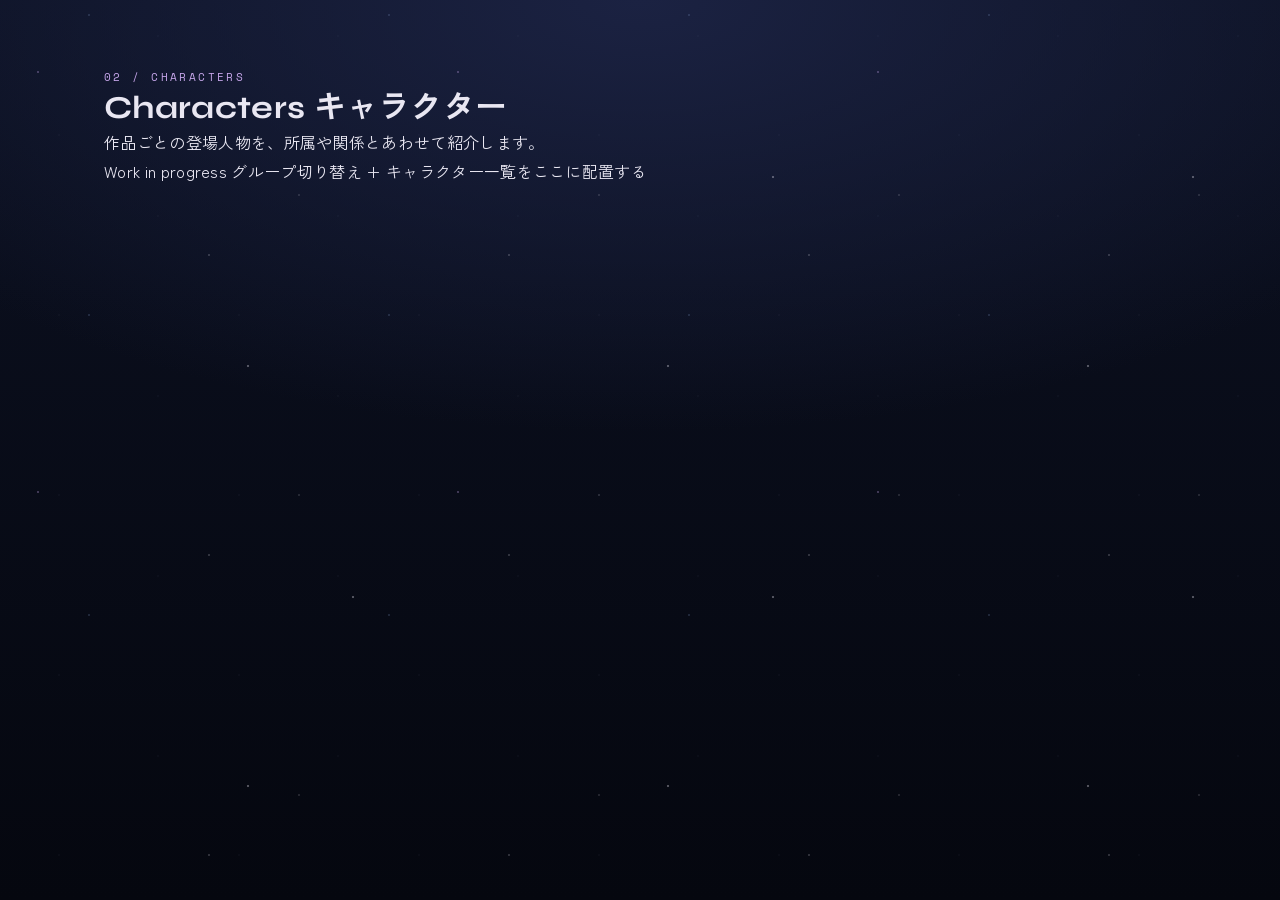
==== characters.html @ c8ccd1e3 "top画面まで" ====
<!DOCTYPE html>
<html lang="ja">
<head>
  <meta charset="UTF-8">
  <meta name="viewport" content="width=device-width, initial-scale=1">
  <title>Characters — CryStar</title>
  <meta name="description" content="CryStarの作品に登場するキャラクターの紹介。">

  <link rel="preconnect" href="https://fonts.googleapis.com">
  <link rel="preconnect" href="https://fonts.gstatic.com" crossorigin>
  <link href="https://fonts.googleapis.com/css2?family=Syne:wght@600;700;800&family=Zen+Kaku+Gothic+New:wght@400;500;700&family=Space+Mono:wght@400;700&display=swap" rel="stylesheet">
  <link rel="stylesheet" href="assets/css/main.css">
</head>

<body data-page="characters">

  <a class="skip-link" href="#main">本文へスキップ</a>

  <div class="starfield" aria-hidden="true">
    <div class="starfield__layer starfield__layer--1"></div>
    <div class="starfield__layer starfield__layer--2"></div>
    <div class="starfield__layer starfield__layer--3"></div>
  </div>

  <site-header></site-header>

  <main class="page" id="main">

    <header class="page-head wrap">
      <p class="eyebrow">02 / Characters</p>
      <h1 class="page-head__title">
        Characters
        <span class="page-head__ja">キャラクター</span>
      </h1>
      <p class="page-head__lead">
        作品ごとの登場人物を、所属や関係とあわせて紹介します。
      </p>
    </header>

    <!-- TODO: 手順3以降で、作品・勢力による絞り込みとキャラクター一覧を実装する。
         人数とグループが増える前提なので、データはJSONなどに外出しして描画する想定。 -->
    <section class="section wrap">
      <div class="placeholder">
        <span class="placeholder__label">Work in progress</span>
        グループ切り替え + キャラクター一覧をここに配置する
      </div>
    </section>

  </main>

  <site-footer></site-footer>

  <script type="module" src="assets/js/main.js"></script>
</body>
</html>
---- assets/css/main.css ----
/**
 * CSSのエントリポイント。各HTMLはこの1ファイルだけを読み込む。
 * ファイルを足すときは、ここに @import を1行追加する（読み込み順＝優先度順）。
 */

/* 1. 土台 */
@import url('reset.css');
@import url('tokens.css');

/* 2. 全ページ共通のレイアウト */
@import url('layout.css');

/* 3. パーツ */
@import url('components/header.css');
@import url('components/footer.css');
@import url('components/social.css');

/* 4. ページ */
@import url('pages/common.css');
@import url('pages/top.css');
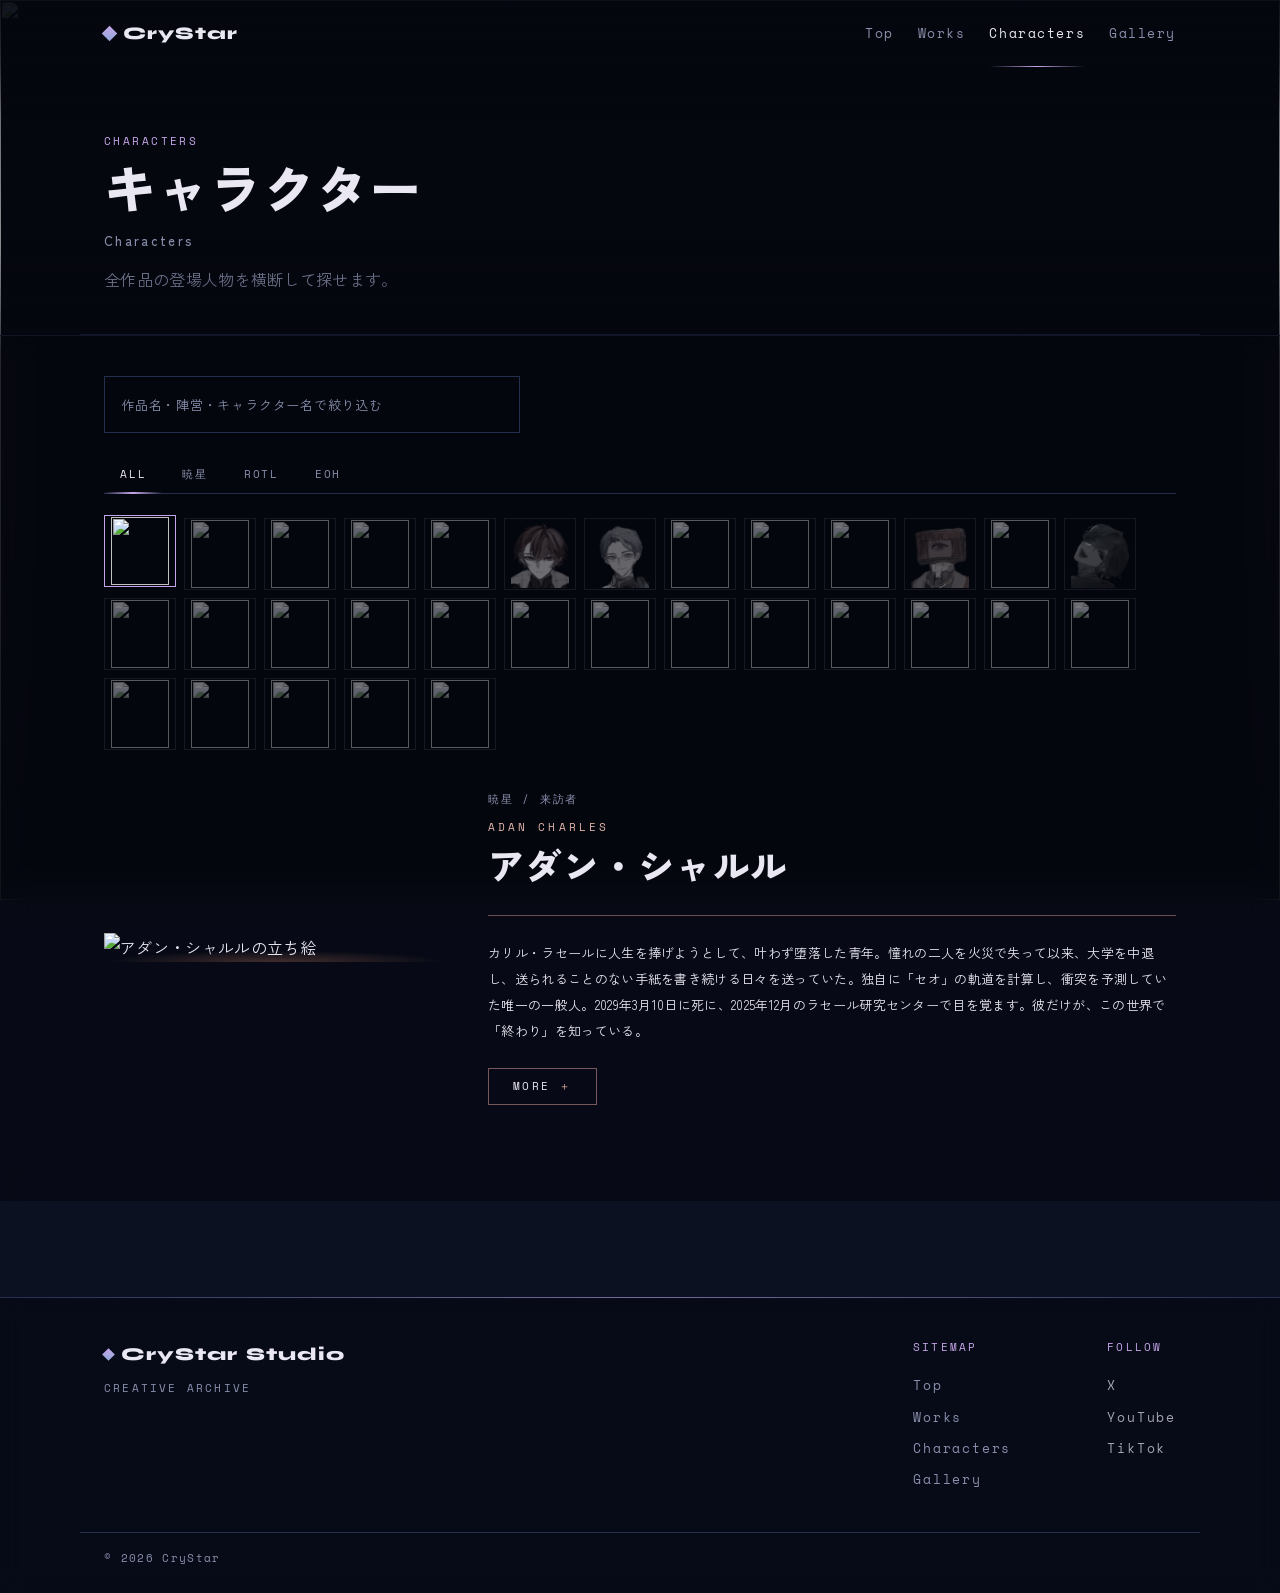
==== commit b8737a13: "キャラクター一覧ページを実装" ====
--- a/characters.html
+++ b/characters.html
@@ -3,8 +3,8 @@
 <head>
   <meta charset="UTF-8">
   <meta name="viewport" content="width=device-width, initial-scale=1">
-  <title>Characters — CryStar</title>
-  <meta name="description" content="CryStarの作品に登場するキャラクターの紹介。">
+  <title>Characters — CryStar Studio</title>
+  <meta name="description" content="CryStar Studioの作品に登場するキャラクターの紹介。">
 
   <link rel="preconnect" href="https://fonts.googleapis.com">
   <link rel="preconnect" href="https://fonts.gstatic.com" crossorigin>
@@ -12,44 +12,38 @@
   <link rel="stylesheet" href="assets/css/main.css">
 </head>
 
-<body data-page="characters">
+<body data-page="characters" data-script="characters">
 
-  <a class="skip-link" href="#main">本文へスキップ</a>
+<a class="skip-link" href="#main">本文へスキップ</a>
 
-  <div class="starfield" aria-hidden="true">
-    <div class="starfield__layer starfield__layer--1"></div>
-    <div class="starfield__layer starfield__layer--2"></div>
-    <div class="starfield__layer starfield__layer--3"></div>
+<page-bg data-src="Resources/common/characters/characters_bg.png"></page-bg>
+
+<site-header></site-header>
+
+<main class="page" id="main">
+
+  <header class="page-head wrap">
+    <p class="eyebrow">Characters</p>
+    <h1 class="page-head__title">
+      キャラクター
+      <span class="page-head__ja">Characters</span>
+    </h1>
+    <p class="page-head__lead">
+      全作品の登場人物を横断して探せます。
+    </p>
+  </header>
+
+  <!-- 一覧は全作品のデータから自動生成される -->
+  <div class="blur-panel">
+    <div class="wrap char-page">
+      <div class="char-block" data-char-browser></div>
+    </div>
   </div>
 
-  <site-header></site-header>
+</main>
 
-  <main class="page" id="main">
+<site-footer></site-footer>
 
-    <header class="page-head wrap">
-      <p class="eyebrow">02 / Characters</p>
-      <h1 class="page-head__title">
-        Characters
-        <span class="page-head__ja">キャラクター</span>
-      </h1>
-      <p class="page-head__lead">
-        作品ごとの登場人物を、所属や関係とあわせて紹介します。
-      </p>
-    </header>
-
-    <!-- TODO: 手順3以降で、作品・勢力による絞り込みとキャラクター一覧を実装する。
-         人数とグループが増える前提なので、データはJSONなどに外出しして描画する想定。 -->
-    <section class="section wrap">
-      <div class="placeholder">
-        <span class="placeholder__label">Work in progress</span>
-        グループ切り替え + キャラクター一覧をここに配置する
-      </div>
-    </section>
-
-  </main>
-
-  <site-footer></site-footer>
-
-  <script type="module" src="assets/js/main.js"></script>
+<script type="module" src="assets/js/main.js"></script>
 </body>
-</html>
+</html>
--- a/assets/css/main.css
+++ b/assets/css/main.css
@@ -11,10 +11,17 @@
 @import url('layout.css');
 
 /* 3. パーツ */
+@import url('components/page-bg.css');
 @import url('components/header.css');
+@import url('components/work-nav.css');
 @import url('components/footer.css');
 @import url('components/social.css');
+@import url('components/key-visual.css');
+@import url('components/stand-image.css');
+@import url('components/character-block.css');
+@import url('components/character-modal.css');
 
 /* 4. ページ */
 @import url('pages/common.css');
-@import url('pages/top.css');+@import url('pages/top.css');
+@import url('pages/works.css');
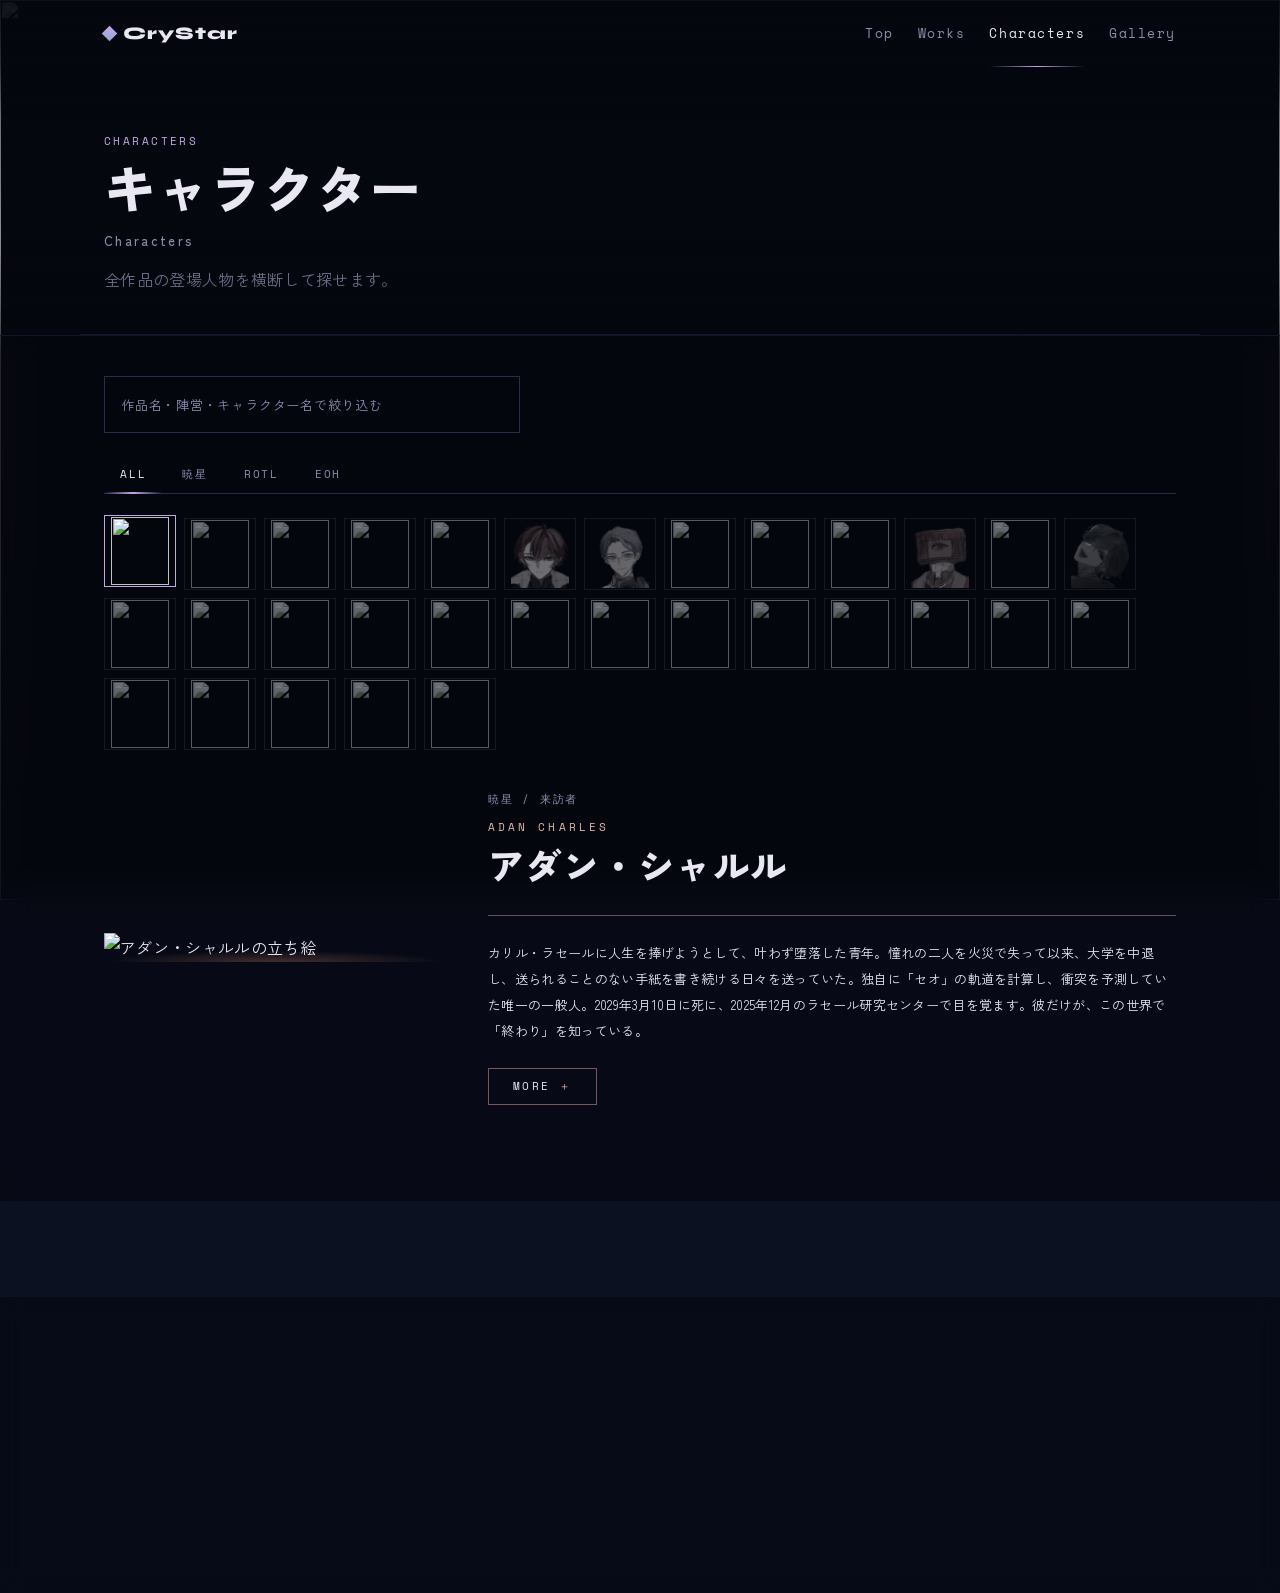
==== commit f928eae0: "ギャラリーページ実装" ====
--- a/characters.html
+++ b/characters.html
@@ -14,36 +14,36 @@
 
 <body data-page="characters" data-script="characters">
 
-<a class="skip-link" href="#main">本文へスキップ</a>
+  <a class="skip-link" href="#main">本文へスキップ</a>
 
-<page-bg data-src="Resources/common/characters/characters_bg.png"></page-bg>
+  <page-bg data-src="Resources/common/characters/characters_bg.png"></page-bg>
 
-<site-header></site-header>
+  <site-header></site-header>
 
-<main class="page" id="main">
+  <main class="page" id="main">
 
-  <header class="page-head wrap">
-    <p class="eyebrow">Characters</p>
-    <h1 class="page-head__title">
-      キャラクター
-      <span class="page-head__ja">Characters</span>
-    </h1>
-    <p class="page-head__lead">
-      全作品の登場人物を横断して探せます。
-    </p>
-  </header>
+    <header class="page-head wrap">
+      <p class="eyebrow">Characters</p>
+      <h1 class="page-head__title">
+        キャラクター
+        <span class="page-head__ja">Characters</span>
+      </h1>
+      <p class="page-head__lead">
+        全作品の登場人物を横断して探せます。
+      </p>
+    </header>
 
-  <!-- 一覧は全作品のデータから自動生成される -->
-  <div class="blur-panel">
-    <div class="wrap char-page">
-      <div class="char-block" data-char-browser></div>
+    <!-- 一覧は全作品のデータから自動生成される -->
+    <div class="blur-panel">
+      <div class="wrap char-page">
+        <div class="char-block" data-char-browser></div>
+      </div>
     </div>
-  </div>
 
-</main>
+  </main>
 
-<site-footer></site-footer>
+  <site-footer></site-footer>
 
-<script type="module" src="assets/js/main.js"></script>
+  <script type="module" src="assets/js/main.js"></script>
 </body>
-</html>+</html>
--- a/assets/css/main.css
+++ b/assets/css/main.css
@@ -25,3 +25,4 @@
 @import url('pages/common.css');
 @import url('pages/top.css');
 @import url('pages/works.css');
+@import url('pages/gallery.css');
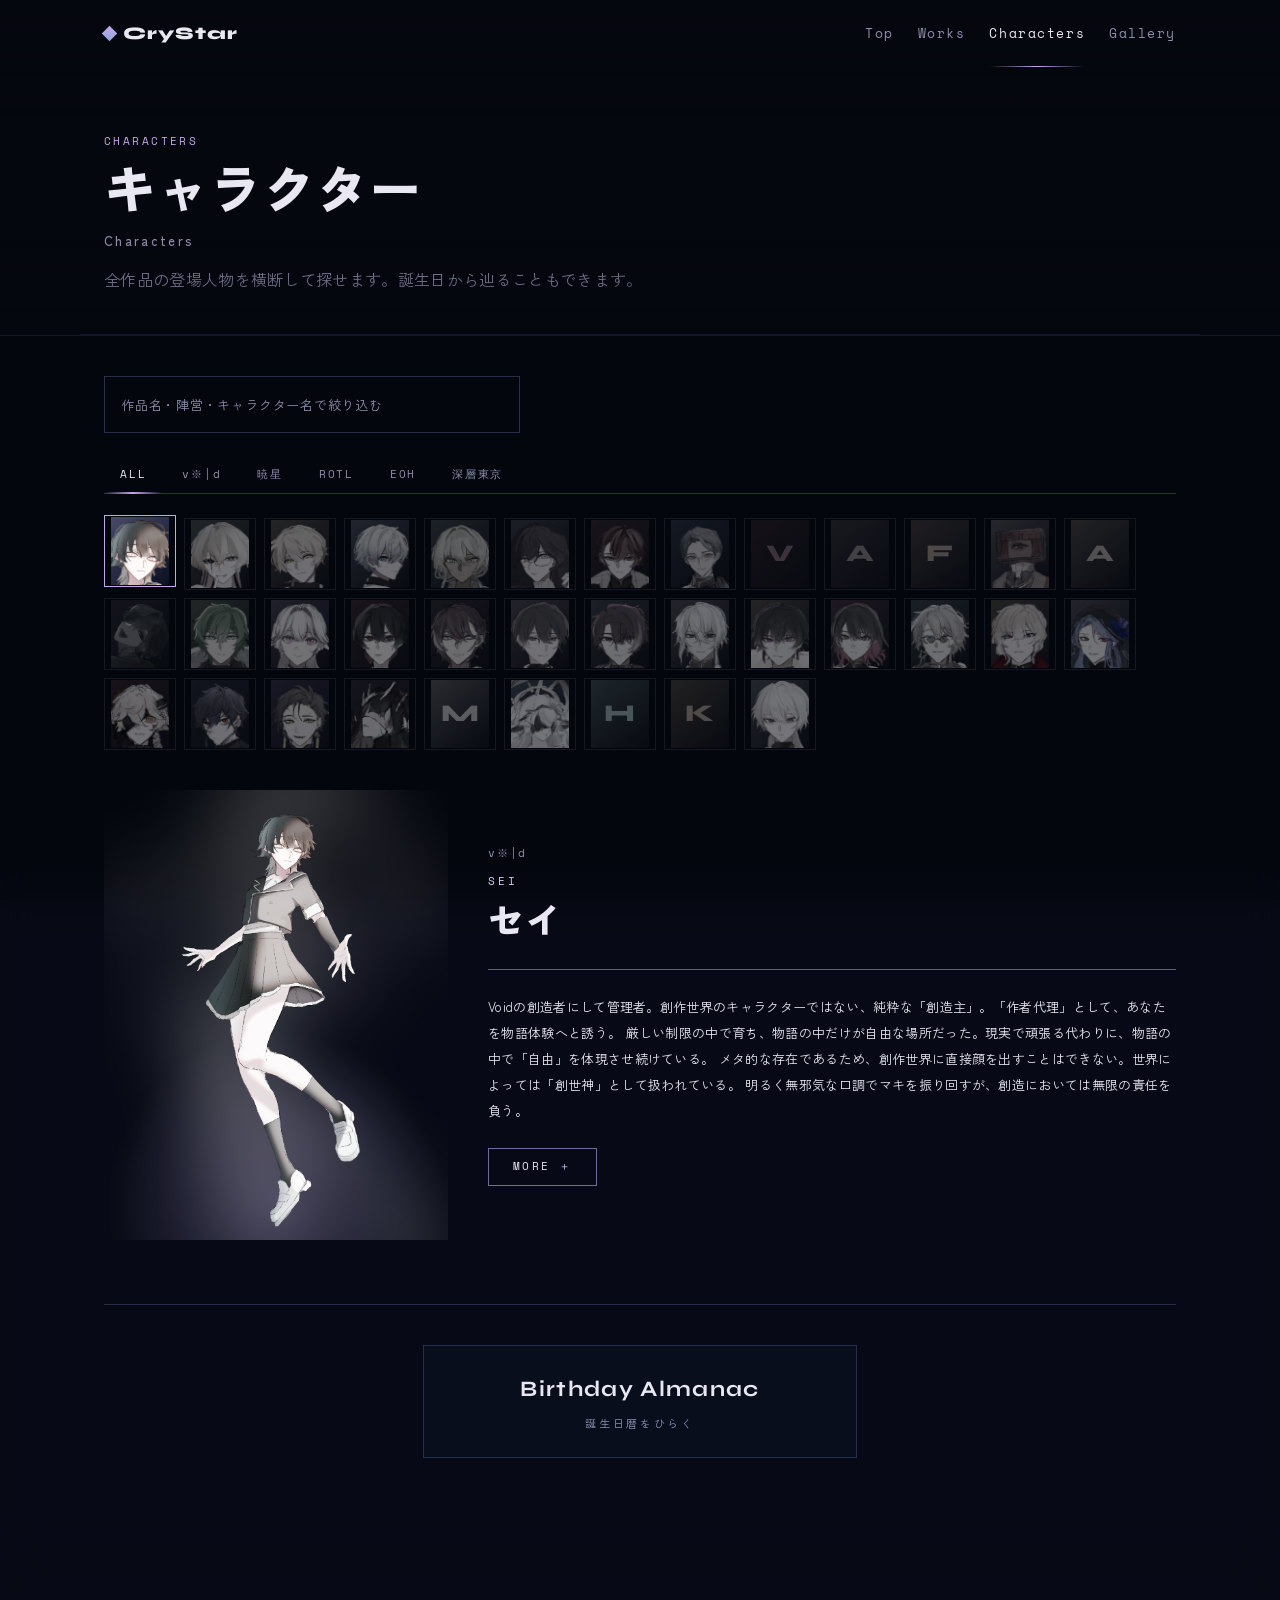
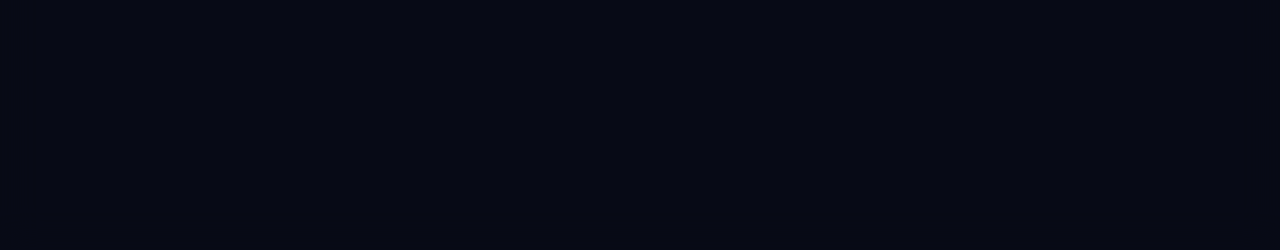
==== commit 3e7e7259: "キャラクターの誕生日カレンダーポップアップを追加" ====
--- a/characters.html
+++ b/characters.html
@@ -14,36 +14,44 @@
 
 <body data-page="characters" data-script="characters">
 
-  <a class="skip-link" href="#main">本文へスキップ</a>
+<a class="skip-link" href="#main">本文へスキップ</a>
 
-  <page-bg data-src="Resources/common/characters/characters_bg.png"></page-bg>
+<page-bg data-src="Resources/common/characters/characters_bg.png"></page-bg>
 
-  <site-header></site-header>
+<site-header></site-header>
 
-  <main class="page" id="main">
+<main class="page" id="main">
 
-    <header class="page-head wrap">
-      <p class="eyebrow">Characters</p>
-      <h1 class="page-head__title">
-        キャラクター
-        <span class="page-head__ja">Characters</span>
-      </h1>
-      <p class="page-head__lead">
-        全作品の登場人物を横断して探せます。
-      </p>
-    </header>
+  <header class="page-head wrap">
+    <p class="eyebrow">Characters</p>
+    <h1 class="page-head__title">
+      キャラクター
+      <span class="page-head__ja">Characters</span>
+    </h1>
+    <p class="page-head__lead">
+      全作品の登場人物を横断して探せます。誕生日から辿ることもできます。
+    </p>
+  </header>
 
-    <!-- 一覧は全作品のデータから自動生成される -->
-    <div class="blur-panel">
-      <div class="wrap char-page">
-        <div class="char-block" data-char-browser></div>
+  <!-- 一覧は全作品のデータから自動生成される -->
+  <div class="blur-panel">
+    <div class="wrap char-page">
+      <div class="char-block" data-char-browser></div>
+
+      <!-- 誕生日カレンダー（ポップアップで開く） -->
+      <div class="bd-open-wrap">
+        <button class="bd-open" type="button" data-birthday-open>
+          <span class="bd-open__en">Birthday Almanac</span>
+          <span class="bd-open__ja">誕生日暦をひらく</span>
+        </button>
       </div>
     </div>
+  </div>
 
-  </main>
+</main>
 
-  <site-footer></site-footer>
+<site-footer></site-footer>
 
-  <script type="module" src="assets/js/main.js"></script>
+<script type="module" src="assets/js/main.js"></script>
 </body>
-</html>
+</html>
--- a/assets/css/main.css
+++ b/assets/css/main.css
@@ -11,6 +11,7 @@
 @import url('layout.css');
 
 /* 3. パーツ */
+@import url('components/reveal.css');
 @import url('components/page-bg.css');
 @import url('components/header.css');
 @import url('components/work-nav.css');
@@ -19,6 +20,7 @@
 @import url('components/key-visual.css');
 @import url('components/stand-image.css');
 @import url('components/character-block.css');
+@import url('components/birthday-calendar.css');
 @import url('components/character-modal.css');
 
 /* 4. ページ */
